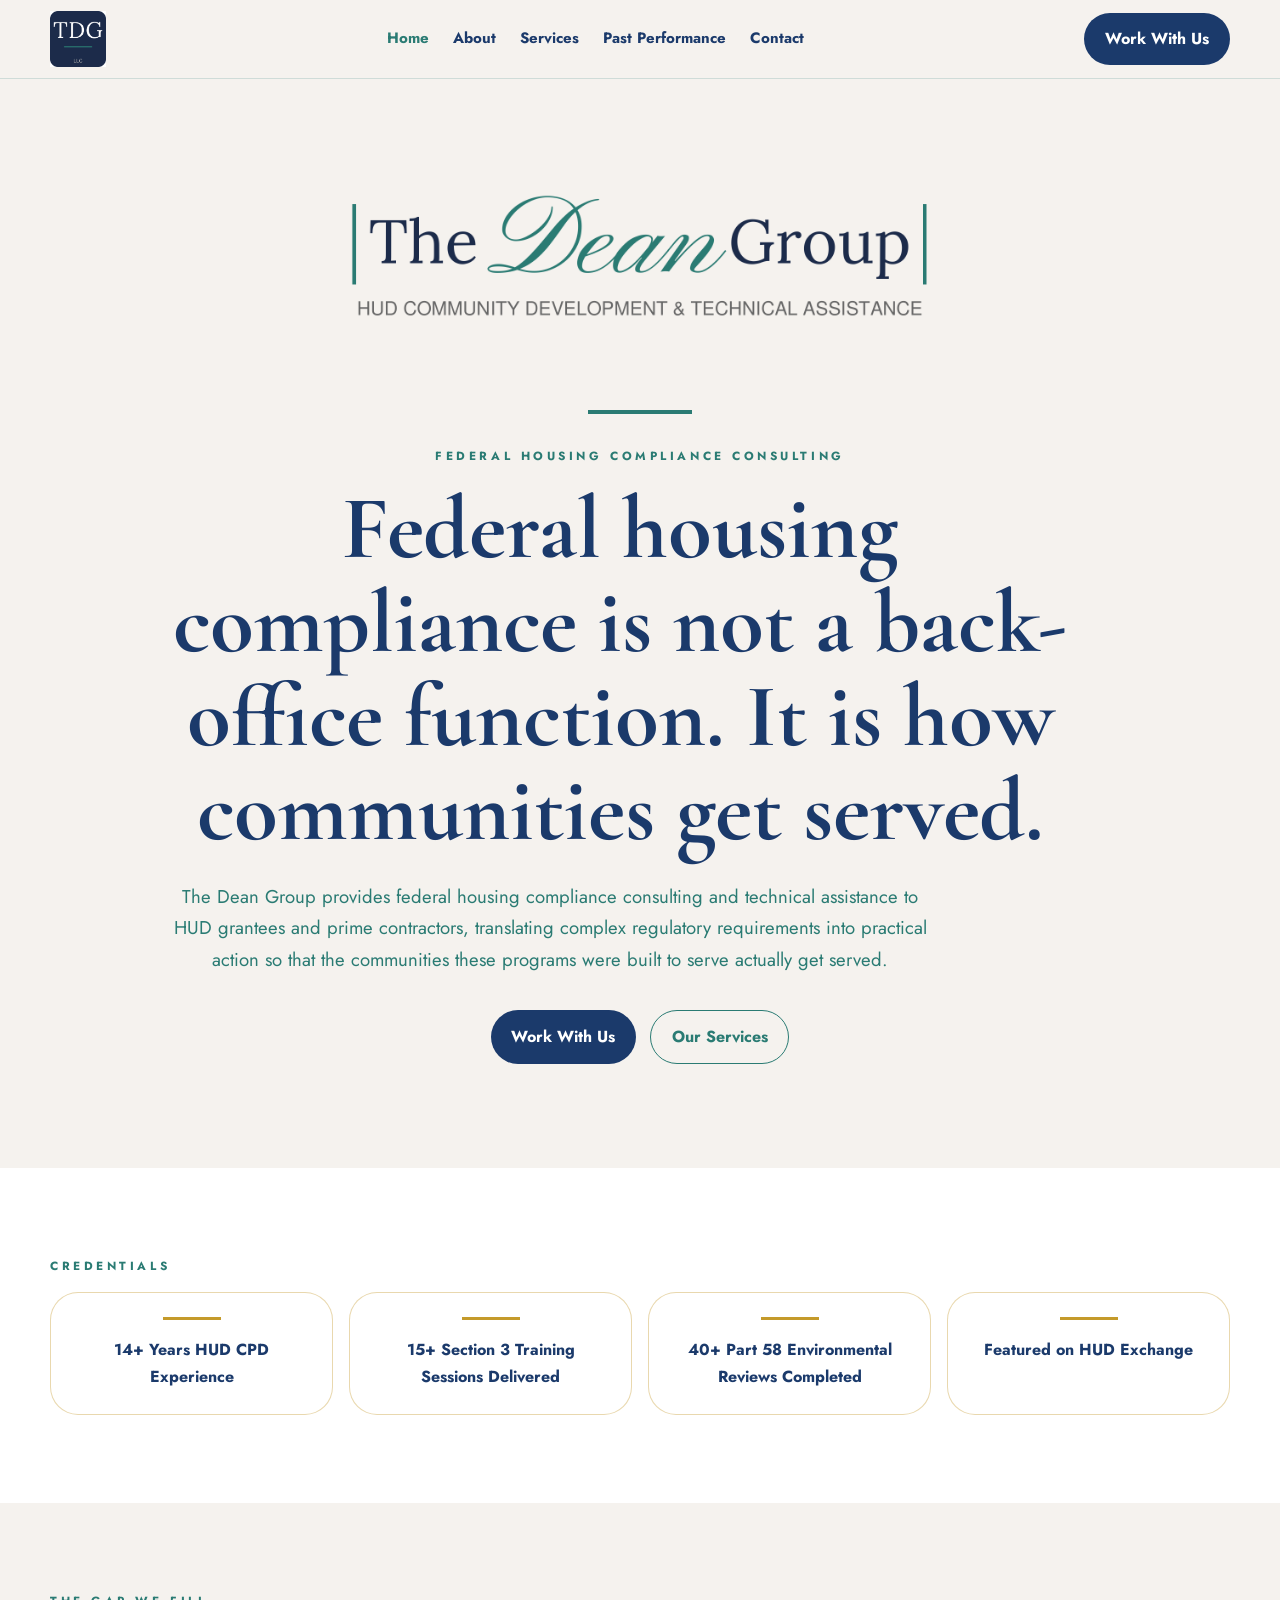
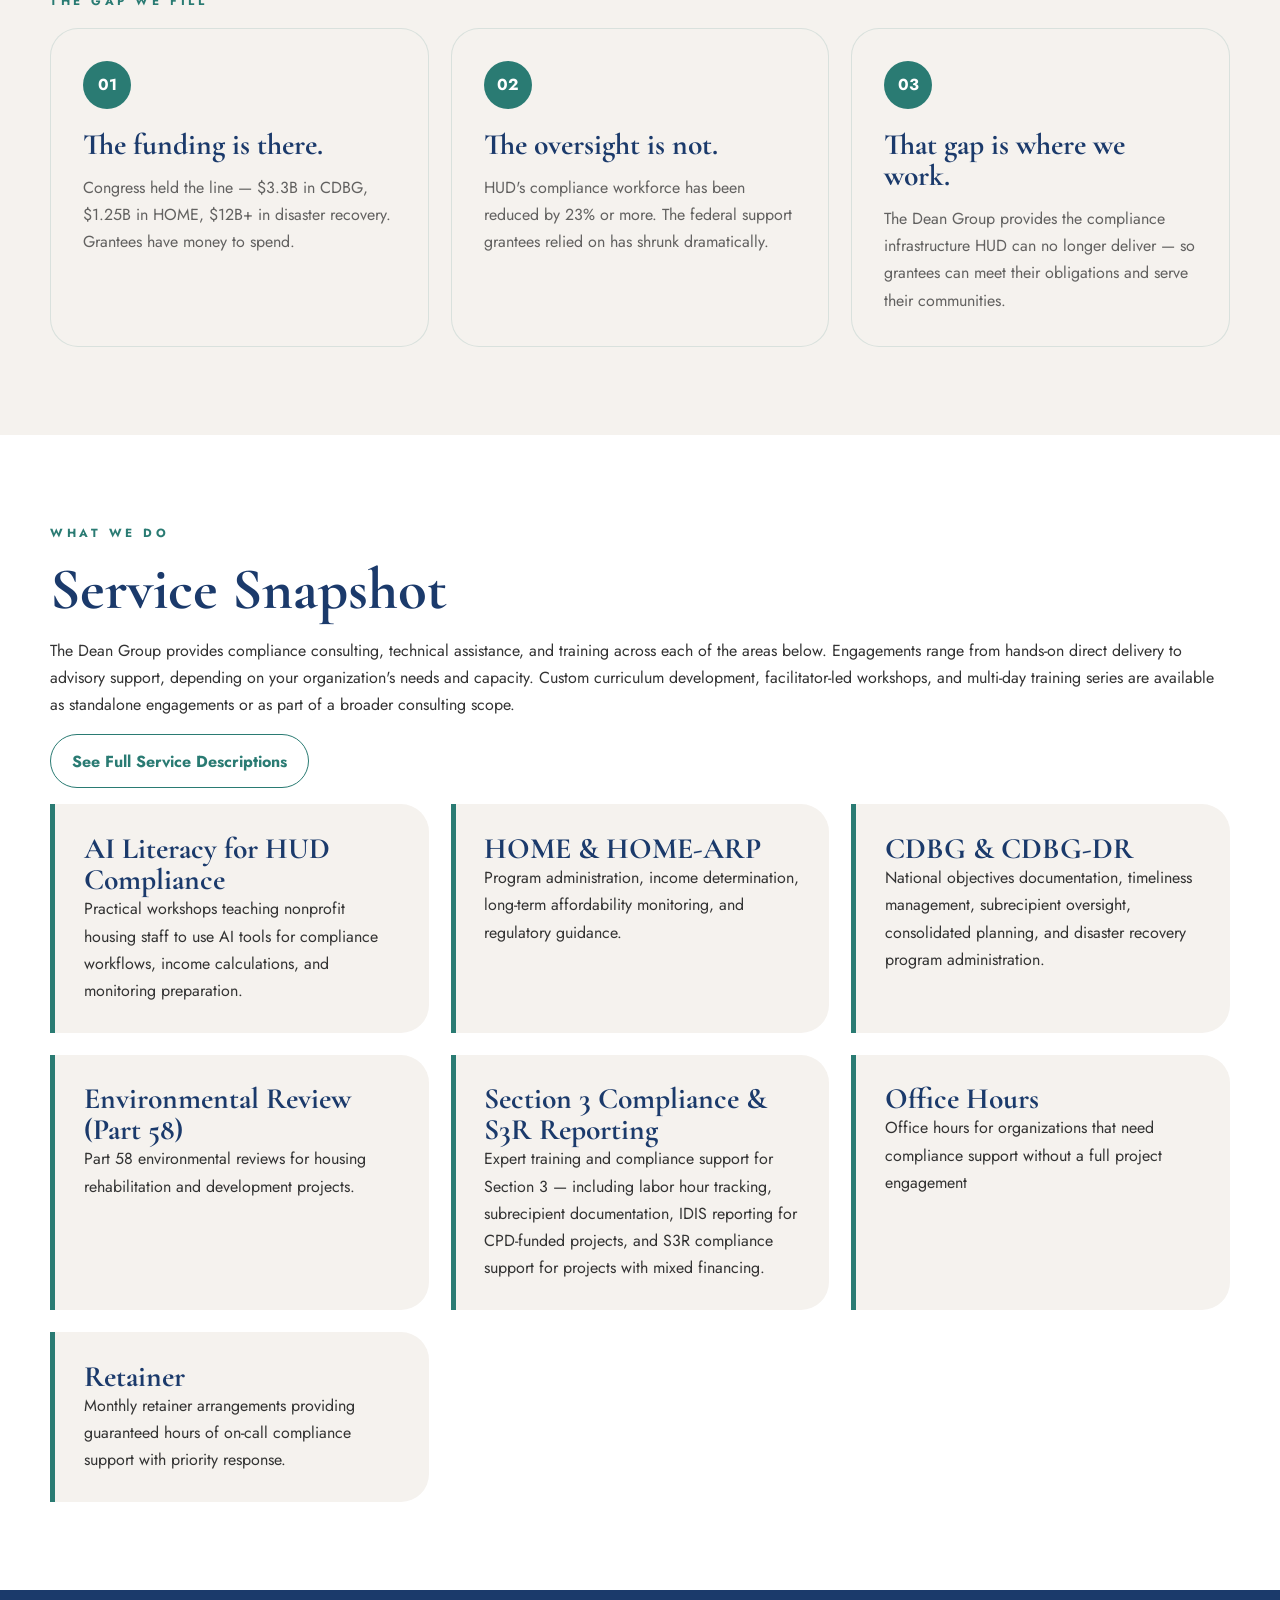
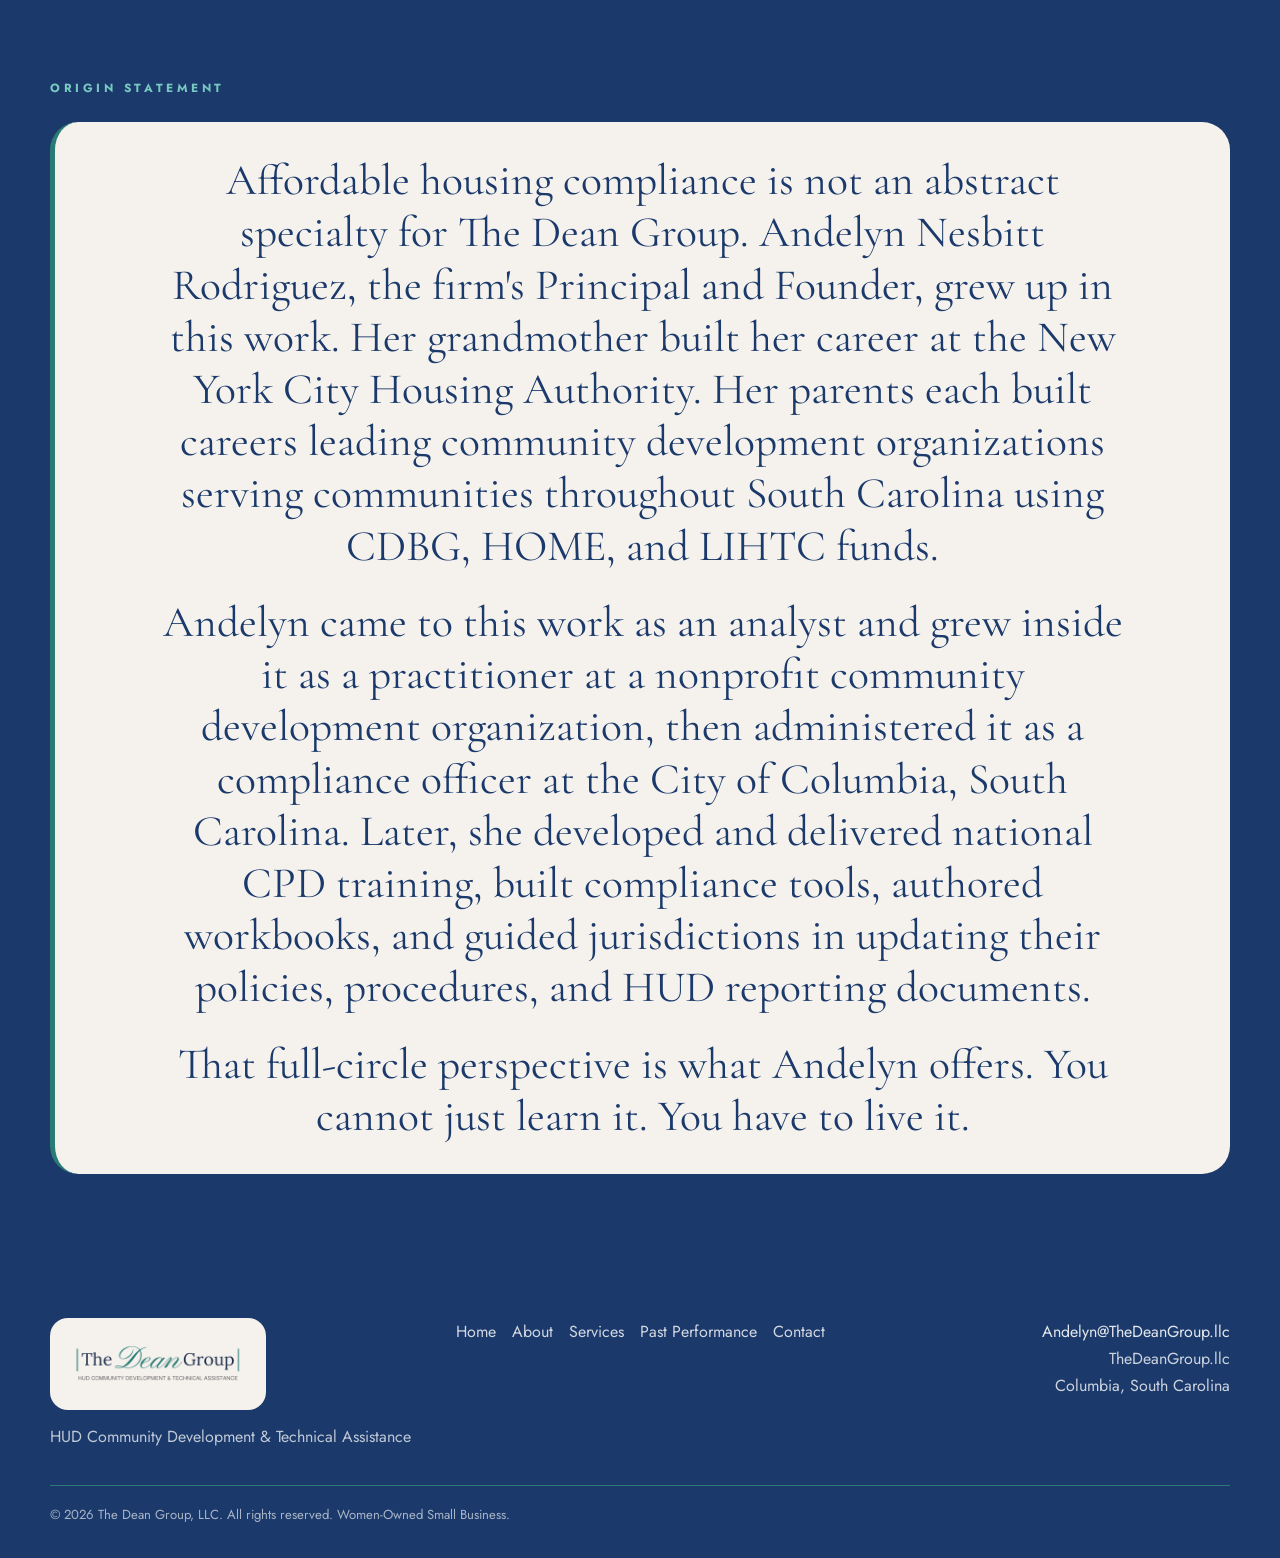
==== index.html @ ffd42e2c "updated website per document" ====
<!DOCTYPE html>
<html lang="en">

<head>
  <meta charset="UTF-8">
  <meta name="viewport" content="width=device-width, initial-scale=1.0">
  <title>The Dean Group | HUD Community Development & Technical Assistance</title>
  <meta name="description"
    content="Federal housing compliance consulting and technical assistance for HUD grantees and prime contractors.">
  <link rel="preconnect" href="https://fonts.googleapis.com">
  <link rel="preconnect" href="https://fonts.gstatic.com" crossorigin>
  <link
    href="https://fonts.googleapis.com/css2?family=Cormorant+Garamond:wght@500;600;700&family=Jost:wght@400;500;600;700&display=swap"
    rel="stylesheet">
  <link rel="stylesheet" href="css/styles.css">
  <style>
    /* Index page logo sizing adjustments */
    .site-header .brand-logo {
      width: min(320px, 52vw);
      max-height: 86px;
      height: auto;
      object-fit: contain;
    }

    .hero-clean .hero-wordmark {
      width: clamp(120px, 16vw, 190px);
      max-width: 190px;
      height: auto;
      margin-bottom: 1.25rem;
    }

    @media (max-width: 700px) {
      .site-header .brand-logo {
        width: min(250px, 62vw);
        max-height: 72px;
      }

      .hero-clean .hero-wordmark {
        width: 130px;
        max-width: 130px;
      }
    }

    .origin-copy-card {
      background: #F5F2EE;
      border-left: 5px solid #2A7B73;
      border-radius: 28px;
      color: #1B3A6B;
      padding: 2rem;
      margin-top: 1.5rem;
    }

    .origin-copy-card .origin-copy {
      color: #1B3A6B;
    }


    .logo-shell {
      display: inline-flex;
      align-items: center;
      justify-content: center;
      background: #F5F2EE;
      border: 1px solid rgba(42, 123, 115, 0.18);
      border-radius: 24px;
      padding: 14px;
      box-shadow: 0 14px 34px rgba(27, 58, 107, 0.10);
    }

    .hero-clean .logo-shell {
      margin-bottom: 1.25rem;
    }

    .footer-logo-shell {
      display: inline-flex;
      align-items: center;
      justify-content: center;
      background: #F5F2EE;
      border-radius: 18px;
      padding: 10px 12px;
      max-width: 280px;
    }

    .footer-logo-shell .footer-logo {
      margin: 0;
      max-width: 100%;
    }

    @media (max-width: 700px) {
      .logo-shell {
        border-radius: 20px;
        padding: 12px;
      }

      .footer-logo-shell {
        max-width: 240px;
      }
    }


    /* Circular shell specifically for the hero TDG badge to hide square PNG corners */
    .hero-clean .logo-shell {
      width: clamp(150px, 18vw, 220px);
      height: clamp(150px, 18vw, 220px);
      border-radius: 50%;
      padding: 18px;
      overflow: hidden;
    }

    .hero-clean .logo-shell .hero-wordmark {
      width: 100%;
      max-width: 100%;
      height: auto;
      margin-bottom: 0;
    }

    @media (max-width: 700px) {
      .hero-clean .logo-shell {
        width: 150px;
        height: 150px;
        padding: 14px;
      }
    }


    /* Adjusted larger hero badge shell: keeps the circle but prevents logo clipping */
    .hero-clean .logo-shell {
      width: clamp(190px, 22vw, 280px);
      height: clamp(190px, 22vw, 280px);
      border-radius: 50%;
      padding: 28px;
      overflow: hidden;
    }

    .hero-clean .logo-shell .hero-wordmark {
      width: 86%;
      max-width: 86%;
      height: auto;
      margin-bottom: 0;
    }

    @media (max-width: 700px) {
      .hero-clean .logo-shell {
        width: 190px;
        height: 190px;
        padding: 24px;
      }

      .hero-clean .logo-shell .hero-wordmark {
        width: 84%;
        max-width: 84%;
      }
    }


    /* Logo swap sizing: TDG badge in header, horizontal wordmark in hero */
    .site-header .brand-badge-logo {
      width: 56px;
      max-width: 56px;
      max-height: 56px;
      height: auto;
      object-fit: contain;
    }

    .hero-wordmark-shell {
      display: inline-flex;
      align-items: center;
      justify-content: center;
      max-width: min(520px, 88vw);
      margin-bottom: 1.5rem;
    }

    .hero-wordmark-shell .hero-wordmark {
      width: 100%;
      max-width: 520px;
      height: auto;
      margin-bottom: 0;
    }

    @media (max-width: 700px) {
      .site-header .brand-badge-logo {
        width: 46px;
        max-width: 46px;
        max-height: 46px;
      }

      .hero-wordmark-shell {
        max-width: min(340px, 86vw);
      }

      .hero-wordmark-shell .hero-wordmark {
        max-width: 340px;
      }
    }


    /* Hero refinement: centered larger wordmark and tighter top spacing */
    .hero.hero-clean {
      padding-top: 3.25rem;
    }

    .hero-content {
      align-items: center;
      text-align: center;
    }

    .hero-wordmark-shell {
      justify-content: center;
      max-width: min(680px, 92vw);
      margin: 0 auto 1.5rem auto;
    }

    .hero-wordmark-shell .hero-wordmark {
      max-width: 680px;
    }

    .hero-actions {
      justify-content: center;
    }

    @media (max-width: 700px) {
      .hero.hero-clean {
        padding-top: 2.2rem;
      }

      .hero-wordmark-shell {
        max-width: min(420px, 92vw);
      }

      .hero-wordmark-shell .hero-wordmark {
        max-width: 420px;
      }
    }


    /* Center the divider below the hero wordmark */
    .hero-rule {
      margin-left: auto;
      margin-right: auto;
    }
  </style>
</head>

<body>
  <header class="site-header">
    <div class="container nav-wrap">
      <a class="brand-link" href="index.html" aria-label="The Dean Group home"><img class="brand-logo brand-badge-logo"
          src="assets/logos/TheDeanGroup_TDG_Badge_MD.png" alt="The Dean Group"></a>
      <nav class="nav-links" aria-label="Primary navigation"><a class="active" href="index.html">Home</a>
        <a class="" href="about.html">About</a>
        <a class="" href="services.html">Services</a>
        <a class="" href="past-performance.html">Past Performance</a>
        <a class="" href="contact.html">Contact</a>
      </nav>
      <a class="nav-cta" href="contact.html">Work With Us</a>
      <button class="mobile-toggle" aria-label="Open navigation" aria-expanded="false">☰</button>
    </div>
    <div class="mobile-menu" id="mobileMenu"><a href="index.html">Home</a>
      <a href="about.html">About</a>
      <a href="services.html">Services</a>
      <a href="past-performance.html">Past Performance</a>
      <a href="contact.html">Contact</a>
    </div>
  </header>

  <main>
    <section class="hero hero-clean">
      <div class="container hero-content">
        <div class="hero-wordmark-shell"><img class="hero-wordmark"
            src="assets/logos/TheDeanGroup_Logo_Horizontal_Pinyon.png" alt="The Dean Group"></div>
        <div class="hero-rule" aria-hidden="true"></div>
        <p class="eyebrow">Federal Housing Compliance Consulting</p>
        <h1>Federal housing compliance is not a back-office function. It is how communities get served.</h1>
        <p class="hero-copy">The Dean Group provides federal housing compliance consulting and technical assistance to
          HUD grantees and prime contractors, translating complex regulatory requirements into practical action so that
          the communities these programs were built to serve actually get served.</p>
        <div class="hero-actions">
          <a class="btn btn-primary" href="contact.html">Work With Us</a>
          <a class="btn btn-secondary" href="services.html">Our Services</a>
        </div>
      </div>
    </section>

    <section class="white-section">
      <div class="container">
        <p class="eyebrow">Credentials</p>
        <div class="credential-grid">
          <div class="credential-card">
            <div class="gold-rule"></div>14+ Years HUD CPD Experience
          </div>
          <div class="credential-card">
            <div class="gold-rule"></div>15+ Section 3 Training Sessions Delivered
          </div>
          <div class="credential-card">
            <div class="gold-rule"></div>40+ Part 58 Environmental Reviews Completed
          </div>
          <div class="credential-card">
            <div class="gold-rule"></div>Featured on HUD Exchange
          </div>
        </div>
      </div>
    </section>

    <section>
      <div class="container">
        <p class="eyebrow">The Gap We Fill</p>
        <div class="grid-3">
          <article class="card">
            <div class="number-badge">01</div>
            <h3>The funding is there.</h3>
            <p>Congress held the line — $3.3B in CDBG, $1.25B in HOME, $12B+ in disaster recovery. Grantees have money
              to spend.</p>
          </article>
          <article class="card">
            <div class="number-badge">02</div>
            <h3>The oversight is not.</h3>
            <p>HUD's compliance workforce has been reduced by 23% or more. The federal support grantees relied on has
              shrunk dramatically.</p>
          </article>
          <article class="card">
            <div class="number-badge">03</div>
            <h3>That gap is where we work.</h3>
            <p>The Dean Group provides the compliance infrastructure HUD can no longer deliver — so grantees can meet
              their obligations and serve their communities.</p>
          </article>
        </div>
      </div>
    </section>
    <section class="white-section">
      <div class="container">
        <div class="intro-row">
          <p class="eyebrow">What We Do</p>
          <h2>Service Snapshot</h2>
          <p style="margin-top:1rem;">The Dean Group provides compliance consulting, technical assistance, and training
            across each of the areas
            below. Engagements range from hands-on direct delivery to advisory support, depending on your organization's
            needs and capacity. Custom curriculum development, facilitator-led workshops, and multi-day training series
            are available as standalone engagements or as part of a broader consulting scope.</p>
          <p style="margin-top:1rem; margin-bottom: 1rem;"><a class="btn btn-secondary" href="services.html">See Full
              Service Descriptions</a>
          </p>
        </div>
        <div></div>
        <div class="grid-3">

          <article class="service-tile">
            <h3>
              <a href="services.html#ai-literacy" class="service-title-link">
                AI Literacy for HUD Compliance
              </a>
            </h3>
            <p>Practical workshops teaching nonprofit housing staff to use AI tools for compliance workflows, income
              calculations, and monitoring preparation.</p>
          </article>

          <article class="service-tile">
            <h3>
              <a href="services.html#home-home-arp" class="service-title-link">
                HOME &amp; HOME-ARP
              </a>
            </h3>
            <p>Program administration, income determination, long-term affordability monitoring, and regulatory
              guidance.</p>
          </article>

          <article class="service-tile">
            <h3>
              <a href="services.html#cdbg" class="service-title-link">
                CDBG &amp; CDBG-DR
              </a>
            </h3>
            <p>National objectives documentation, timeliness management, subrecipient oversight, consolidated planning,
              and disaster recovery program administration.</p>
          </article>

          <article class="service-tile">
            <h3>
              <a href="services.html#environmental-review" class="service-title-link">
                Environmental Review (Part 58)
              </a>
            </h3>
            <p>Part 58 environmental reviews for housing rehabilitation and development projects.</p>
          </article>

          <article class="service-tile">
            <h3>
              <a href="services.html#section-3" class="service-title-link">
                Section 3 Compliance &amp; S3R Reporting
              </a>
            </h3>
            <p>Expert training and compliance support for Section 3 — including labor hour tracking, subrecipient
              documentation, IDIS reporting for CPD-funded projects, and S3R compliance support for projects with mixed
              financing.</p>
          </article>

          <article class="service-tile">
            <h3>
              <a href="services.html#office-hours" class="service-title-link">
                Office Hours
              </a>
            </h3>
            <p>Office hours for organizations that need compliance support without a full project engagement</p>
          </article>

          <article class="service-tile">
            <h3>
              <a href="services.html#retainer" class="service-title-link">
                Retainer
              </a>
            </h3>
            <p>Monthly retainer arrangements providing guaranteed hours of on-call compliance support with priority
              response.</p>
          </article>

        </div>

      </div>
    </section>
    <section class="navy-section">
      <div class="container">
        <p class="eyebrow">Origin Statement</p>
        <div class="origin-copy-card">
          <p class="origin-copy">Affordable housing compliance is not an abstract specialty for The Dean Group. Andelyn
            Nesbitt Rodriguez, the firm's Principal and Founder, grew up in this work. Her grandmother built her career
            at the New York City Housing Authority. Her parents each built careers leading community development
            organizations serving communities throughout South Carolina using CDBG, HOME, and LIHTC funds.</p>
          <p class="origin-copy" style="margin-top:1.5rem">Andelyn came to this work as an analyst and grew inside it as
            a practitioner at a nonprofit community development organization, then administered it as a compliance
            officer at the City of Columbia, South Carolina. Later, she developed and delivered national CPD training,
            built compliance tools, authored workbooks, and guided jurisdictions in updating their policies, procedures,
            and HUD reporting documents.</p>
          <p class="origin-copy" style="margin-top:1.5rem">That full-circle perspective is what Andelyn offers. You
            cannot just learn it. You have to live it.</p>
        </div>
      </div>
    </section>

  </main>
  <footer class="footer">
    <div class="container footer-grid">
      <div>
        <div class="footer-logo-shell"><img class="footer-logo"
            src="assets/logos/TheDeanGroup_Logo_Horizontal_Pinyon.png" alt="The Dean Group"></div>
        <p style="color:rgba(255,255,255,.72);margin-top:.8rem">HUD Community Development & Technical Assistance</p>
      </div>
      <nav class="footer-links" aria-label="Footer navigation">
        <a href="index.html">Home</a><a href="about.html">About</a><a href="services.html">Services</a><a
          href="past-performance.html">Past Performance</a><a href="contact.html">Contact</a>
      </nav>
      <div class="footer-contact">
        <p>
          <a href="mailto:Andelyn@TheDeanGroup.llc" class="footer-email">
            Andelyn@TheDeanGroup.llc
          </a>
        </p>
        <p>TheDeanGroup.llc</p>
        <p>Columbia, South Carolina</p>
      </div>
    </div>
    <div class="container copyright">© 2026 The Dean Group, LLC. All rights reserved. Women-Owned Small Business.</div>
  </footer>
  <script src="js/main.js"></script>
</body>

</html>
---- css/styles.css ----
:root {
  --navy: #1B3A6B;
  --teal: #2A7B73;
  --gold: #C49A2A;
  --cream: #F5F2EE;
  --white: #fff;
  --charcoal: #333;
  --muted: #666;
  --max: 1180px;
  --shadow: 0 18px 50px rgba(27, 58, 107, .08);
  --radius: 28px
}

* {
  box-sizing: border-box;
  margin: 0;
  padding: 0
}

html {
  scroll-behavior: smooth
}

body {
  font-family: Jost, Arial, sans-serif;
  background: var(--cream);
  color: var(--charcoal);
  line-height: 1.7
}

img {
  max-width: 100%;
  display: block
}

a {
  text-decoration: none;
  color: inherit
}

.container {
  width: min(var(--max), calc(100% - 40px));
  margin: auto
}

.serif,
h1,
h2,
h3 {
  font-family: "Cormorant Garamond", Georgia, serif;
  color: var(--navy);
  line-height: 1.05
}

h1 {
  font-size: clamp(3rem, 7vw, 6.4rem)
}

h2 {
  font-size: clamp(2.35rem, 4.6vw, 4.4rem)
}

h3 {
  font-size: 1.85rem
}

.eyebrow {
  color: var(--teal);
  font-size: .74rem;
  font-weight: 700;
  letter-spacing: .3em;
  text-transform: uppercase;
  margin-bottom: 1rem
}

.site-header {
  position: sticky;
  top: 0;
  z-index: 10;
  background: rgba(245, 242, 238, .97);
  backdrop-filter: blur(10px);
  border-bottom: 1px solid rgba(42, 123, 115, .18)
}

.nav-wrap {
  min-height: 78px;
  display: flex;
  align-items: center;
  justify-content: space-between;
  gap: 2rem
}

.brand-link {
  display: flex;
  align-items: center
}

.brand-logo {
  height: 48px;
  width: auto
}

.nav-links {
  display: flex;
  gap: 1.5rem;
  color: var(--navy);
  font-weight: 700;
  font-size: .94rem
}

.nav-links a:hover,
.nav-links a.active {
  color: var(--teal)
}

.btn,
.nav-cta {
  display: inline-flex;
  align-items: center;
  justify-content: center;
  border-radius: 999px;
  padding: .78rem 1.3rem;
  font-weight: 700;
  border: 0;
  cursor: pointer;
  transition: .2s
}

.btn-primary,
.nav-cta {
  background: var(--navy);
  color: var(--white)
}

.btn-primary:hover,
.nav-cta:hover {
  background: #10294f;
  transform: translateY(-1px)
}

.btn-secondary {
  border: 1px solid var(--teal);
  color: var(--teal);
  background: transparent
}

.btn-secondary:hover {
  background: var(--teal);
  color: var(--white)
}

.mobile-toggle {
  display: none;
  border: 1px solid rgba(27, 58, 107, .2);
  background: transparent;
  border-radius: 999px;
  width: 44px;
  height: 44px;
  font-size: 1.5rem;
  color: var(--navy)
}

.mobile-menu {
  display: none;
  padding: 0 20px 20px
}

.mobile-menu a {
  display: block;
  background: var(--white);
  border-radius: 14px;
  padding: .9rem 1rem;
  margin-top: .55rem;
  color: var(--navy);
  font-weight: 700
}

section {
  padding: 5.5rem 0
}

.hero {
  padding: 6.4rem 0
}

.hero-grid,
.split-grid {
  display: grid;
  grid-template-columns: 1.05fr .95fr;
  gap: 4rem;
  align-items: center
}

.hero-copy,
.lead {
  font-size: 1.16rem;
  color: rgba(51, 51, 51, .76);
  max-width: 780px
}

.hero-copy {
  color: var(--teal);
  margin-top: 1.4rem
}

.hero-actions {
  display: flex;
  gap: .85rem;
  flex-wrap: wrap;
  margin-top: 2rem
}

.white-section {
  background: var(--white)
}

.cream-section {
  background: var(--cream)
}

.navy-section {
  background: var(--navy);
  color: var(--white)
}

.navy-section h2,
.navy-section h3 {
  color: var(--white)
}

.navy-section .eyebrow {
  color: #78c9c1
}

.page-hero {
  padding: 5.3rem 0
}

.page-hero .lead {
  margin-top: 1rem
}

.grid-3 {
  display: grid;
  grid-template-columns: repeat(3, 1fr);
  gap: 1.35rem
}

.grid-2 {
  display: grid;
  grid-template-columns: repeat(2, 1fr);
  gap: 1.35rem
}

.card {
  background: var(--cream);
  border: 1px solid rgba(42, 123, 115, .14);
  border-radius: var(--radius);
  padding: 2rem
}

.white-card {
  background: var(--white);
  box-shadow: var(--shadow);
  border: 1px solid rgba(27, 58, 107, .09)
}

.card p,
.service-block p,
.performance-card p {
  margin-top: .9rem;
  color: rgba(51, 51, 51, .76)
}

.number-badge {
  width: 48px;
  height: 48px;
  border-radius: 50%;
  display: grid;
  place-items: center;
  background: var(--teal);
  color: white;
  font-weight: 700;
  margin-bottom: 1.25rem
}

.brand-panel {
  background: var(--white);
  border-radius: 34px;
  padding: 2.5rem;
  box-shadow: var(--shadow);
  border: 1px solid rgba(27, 58, 107, .09)
}

.brand-panel img {
  max-height: 230px;
  margin: auto
}

.service-tile,
.service-block {
  background: var(--cream);
  border-left: 5px solid var(--teal);
  border-radius: 0 var(--radius) var(--radius) 0;
  padding: 1.8rem
}

.service-block {
  margin-top: 1.2rem
}

.origin-copy {
  font-family: "Cormorant Garamond", Georgia, serif;
  font-size: clamp(1.75rem, 3.4vw, 3rem);
  max-width: 980px;
  margin: auto;
  text-align: center;
  line-height: 1.2
}

.credential-grid {
  display: grid;
  grid-template-columns: repeat(4, 1fr);
  gap: 1rem
}

.credential-card {
  background: var(--white);
  border: 1px solid rgba(196, 154, 42, .38);
  border-radius: var(--radius);
  padding: 1.5rem;
  text-align: center;
  color: var(--navy);
  font-weight: 700
}

.gold-rule {
  height: 3px;
  width: 58px;
  background: var(--gold);
  margin: 0 auto 1rem
}

.badge {
  display: inline-flex;
  margin-top: 1.1rem;
  border-radius: 999px;
  background: rgba(196, 154, 42, .17);
  color: #80620d;
  padding: .5rem .8rem;
  font-size: .72rem;
  font-weight: 800;
  letter-spacing: .12em;
  text-transform: uppercase
}

.role {
  color: var(--teal);
  font-style: italic;
  margin-top: .25rem
}

.advisory-card,
.performance-card {
  background: var(--cream);
  border: 1px solid rgba(27, 58, 107, .11);
  border-radius: var(--radius);
  padding: 1.8rem
}

.expertise-list {
  display: flex;
  flex-wrap: wrap;
  gap: .65rem;
  margin-top: 1.2rem
}

.pill {
  border: 1px solid rgba(42, 123, 115, .25);
  border-radius: 999px;
  padding: .5rem .8rem;
  color: var(--navy);
  background: var(--white);
  font-weight: 700;
  font-size: .88rem
}

.step {
  background: var(--white);
  border-radius: var(--radius);
  padding: 1.7rem;
  border: 1px solid rgba(42, 123, 115, .16)
}

.price-note {
  margin-top: 1rem;
  padding: 1rem;
  border-left: 4px solid var(--gold);
  background: rgba(196, 154, 42, .11);
  border-radius: 0 14px 14px 0
}

.contact-option {
  background: var(--white);
  border: 1px solid rgba(42, 123, 115, .14);
  border-radius: var(--radius);
  padding: 1.55rem
}

.form-grid {
  display: grid;
  grid-template-columns: 1fr 1fr;
  gap: 1rem
}

form {
  background: var(--white);
  padding: 2rem;
  border-radius: 34px;
  box-shadow: var(--shadow);
  border: 1px solid rgba(27, 58, 107, .1)
}

label {
  font-weight: 700;
  color: var(--navy);
  font-size: .92rem
}

input,
select,
textarea {
  width: 100%;
  margin-top: .45rem;
  border: 1px solid rgba(27, 58, 107, .15);
  background: var(--cream);
  border-radius: 16px;
  padding: .9rem 1rem;
  font: inherit;
  color: var(--charcoal)
}

input:focus,
select:focus,
textarea:focus {
  outline: none;
  border-color: var(--teal)
}

.full-field {
  display: block;
  margin-top: 1rem
}

.form-note {
  text-align: center;
  color: rgba(51, 51, 51, .66);
  font-size: .92rem;
  margin-top: 1rem
}

.footer {
  background: var(--navy);
  color: white;
  padding: 3.5rem 0 2rem
}

.footer-grid {
  display: grid;
  grid-template-columns: 1fr 1fr 1fr;
  gap: 2rem;
  align-items: start
}

.footer-logo {
  max-height: 72px;
  width: auto
}

.footer-badge {
  max-height: 60px;
  width: auto;
  margin-top: 1rem
}

.footer-links {
  display: flex;
  flex-wrap: wrap;
  gap: 1rem;
  justify-content: center;
  color: rgba(255, 255, 255, .8)
}

.footer-contact {
  text-align: right;
  color: rgba(255, 255, 255, .78)
}

.copyright {
  border-top: 1px solid var(--teal);
  margin-top: 2.2rem;
  padding-top: 1.1rem;
  color: rgba(255, 255, 255, .62);
  font-size: .82rem
}

.asset-note {
  font-size: .84rem;
  color: var(--muted);
  margin-top: .7rem
}

.origin-story p+p {
  margin-top: 1.6rem
}

.plain-list {
  list-style: disc;
  padding-left: 1.25rem
}

.plain-list li {
  display: list-item;
  margin-top: .75rem;
  padding-left: .25rem
}

.advisor-media {
  display: flex;
  align-items: center;
  gap: 1rem;
  margin-bottom: 1.3rem
}

.advisor-photo-placeholder {
  width: 92px;
  height: 92px;
  flex: 0 0 92px;
  border-radius: 22px;
  background: linear-gradient(135deg, rgba(27, 58, 107, .08), rgba(42, 123, 115, .12));
  border: 1px solid rgba(42, 123, 115, .28);
  display: grid;
  place-items: center
}

.advisor-photo-placeholder span {
  font-family: "Cormorant Garamond", Georgia, serif;
  font-size: 2rem;
  font-weight: 700;
  color: var(--navy)
}

@media(max-width:540px) {
  .advisor-media {
    align-items: flex-start
  }

  .advisor-photo-placeholder {
    width: 74px;
    height: 74px;
    flex-basis: 74px;
    border-radius: 18px
  }

  .advisor-photo-placeholder span {
    font-size: 1.55rem
  }
}

@media(max-width:900px) {

  .nav-links,
  .nav-cta {
    display: none
  }

  .mobile-toggle {
    display: grid;
    place-items: center
  }

  .mobile-menu.open {
    display: block
  }

  .hero-grid,
  .split-grid,
  .grid-3,
  .grid-2,
  .credential-grid,
  .footer-grid {
    grid-template-columns: 1fr
  }

  .footer-links {
    justify-content: flex-start
  }

  .footer-contact {
    text-align: left
  }

  .form-grid {
    grid-template-columns: 1fr
  }

  section,
  .hero,
  .page-hero {
    padding: 4rem 0
  }

  .brand-logo {
    height: 42px
  }
}

@media(max-width:540px) {
  .container {
    width: min(100% - 28px, var(--max))
  }

  h1 {
    font-size: 3.1rem
  }

  .brand-logo {
    height: 36px
  }

  .hero-actions {
    flex-direction: column
  }

  .btn {
    width: 100%
  }

  .card,
  .service-tile,
  .service-block,
  form {
    padding: 1.35rem
  }
}


/* Home hero rewrite: spec-faithful vertical flow. The wordmark is imported as a PNG, not recreated in text, and is no longer placed in a separate side card. */
.hero-clean {
  padding: 5.75rem 0 6.5rem;
}

.hero-content {
  max-width: 940px;
}

.hero-wordmark {
  width: min(340px, 72vw);
  height: auto;
  margin-bottom: 2rem;
}

.hero-rule {
  width: 104px;
  height: 4px;
  background: var(--teal);
  margin-bottom: 2rem;
}

.hero-clean h1 {
  max-width: 900px;
}

.hero-clean .hero-copy {
  max-width: 760px;
}

.hero-clean .hero-actions {
  margin-top: 2.15rem;
}

.origin-story p+p {
  margin-top: 1.6rem
}

.plain-list {
  list-style: disc;
  padding-left: 1.25rem
}

.plain-list li {
  display: list-item;
  margin-top: .75rem;
  padding-left: .25rem
}

.advisor-media {
  display: flex;
  align-items: center;
  gap: 1rem;
  margin-bottom: 1.3rem
}

.advisor-photo-placeholder {
  width: 92px;
  height: 92px;
  flex: 0 0 92px;
  border-radius: 22px;
  background: linear-gradient(135deg, rgba(27, 58, 107, .08), rgba(42, 123, 115, .12));
  border: 1px solid rgba(42, 123, 115, .28);
  display: grid;
  place-items: center
}

.advisor-photo-placeholder span {
  font-family: "Cormorant Garamond", Georgia, serif;
  font-size: 2rem;
  font-weight: 700;
  color: var(--navy)
}

@media(max-width:540px) {
  .advisor-media {
    align-items: flex-start
  }

  .advisor-photo-placeholder {
    width: 74px;
    height: 74px;
    flex-basis: 74px;
    border-radius: 18px
  }

  .advisor-photo-placeholder span {
    font-size: 1.55rem
  }
}

@media(max-width:900px) {
  .hero-clean {
    padding: 4.6rem 0 5rem;
  }

  .hero-wordmark {
    width: min(300px, 76vw);
  }
}

@media(max-width:540px) {
  .hero-clean {
    padding: 3.8rem 0 4.4rem;
  }

  .hero-wordmark {
    width: min(255px, 80vw);
    margin-bottom: 1.5rem;
  }

  .hero-rule {
    margin-bottom: 1.5rem;
  }
}


.prime-section {
  background: #F5F2EE;
  padding: 5rem 0 4rem;
}

.prime-card {
  background: #1B3A6B;
  border-radius: 32px;
  padding: 3rem;
  max-width: 1000px;
  margin: 0 auto;
}

.prime-card h2 {
  color: #fff;
  margin-bottom: 1rem;
}

.prime-copy {
  color: rgba(255, 255, 255, .86);
  font-size: 1.15rem;
  line-height: 1.7;
  max-width: 760px;
}

.prime-meta {
  display: flex;
  flex-wrap: wrap;
  gap: .75rem;
  margin-top: 1.5rem;
}

.prime-meta span {
  border: 1px solid rgba(255, 255, 255, .22);
  border-radius: 999px;
  color: #fff;
  font-size: .85rem;
  font-weight: 700;
  padding: .55rem .85rem;
}

@media(max-width:768px) {
  .prime-card {
    padding: 2rem;
    border-radius: 24px;
  }

  .prime-copy {
    font-size: 1rem;
  }
}


.prime-card .origin-copy {
  color: rgba(255, 255, 255, .92);
}

.prime-card .eyebrow {
  color: #8DD9D1;
}


/* Shared header/footer logo updates from index */
.site-header .brand-badge-logo {
  width: 56px;
  max-width: 56px;
  max-height: 56px;
  height: auto;
  object-fit: contain;
}

.footer-logo-shell {
  display: inline-flex;
  align-items: center;
  justify-content: center;
  background: #F5F2EE;
  border-radius: 18px;
  padding: 10px 12px;
  max-width: 280px;
}

.footer-logo-shell .footer-logo {
  margin: 0;
  max-width: 100%;
}

@media (max-width: 700px) {
  .site-header .brand-badge-logo {
    width: 46px;
    max-width: 46px;
    max-height: 46px;
  }

  .footer-logo-shell {
    max-width: 240px;
  }
}

.inline-link {
  color: #2A7B73;
  font-weight: 600;
  text-decoration: underline;
  text-underline-offset: 3px;
  transition: opacity 0.2s ease;
}

.inline-link:hover {
  opacity: 0.75;
}

.inline-link:focus {
  outline: 2px solid #C49A2A;
  outline-offset: 2px;
}

.advisor-photo {
  width: clamp(260px, 30vw, 340px);
  height: clamp(260px, 30vw, 340px);

  overflow: hidden;
  border-radius: 24px;

  padding: 6px;

  background: #F5F2EE;
  border-left: 4px solid #2A7B73;

  flex-shrink: 0;
}

.advisor-photo img {
  width: 100%;
  height: 100%;

  object-fit: cover;
  object-position: center;

  display: block;
  border-radius: 18px;
}

.footer-email {
  color: rgba(255, 255, 255, 0.88);
  text-decoration: none;
  transition: color 0.2s ease;
}

.footer-email:hover {
  color: #F5F2EE;
  text-decoration: underline;
  text-underline-offset: 3px;
}

.footer-email:focus {
  outline: 2px solid #C49A2A;
  outline-offset: 2px;
  border-radius: 4px;
}

.performance-list {
  margin: 1rem 0 1.5rem;
  padding-left: 1.25rem;
}

.performance-list li {
  margin-bottom: 0.6rem;
  line-height: 1.6;
}

.service-title-link {
  color: inherit;
  text-decoration: none;
  display: inline;
  transition: color 0.2s ease;
}

.service-title-link:hover {
  color: inherit;
  text-decoration: none;
  cursor: pointer;
}

.service-title-link:focus {
  outline: 2px solid #C49A2A;
  outline-offset: 3px;
  border-radius: 4px;
}

.service-block {
  scroll-margin-top: 100px;
}
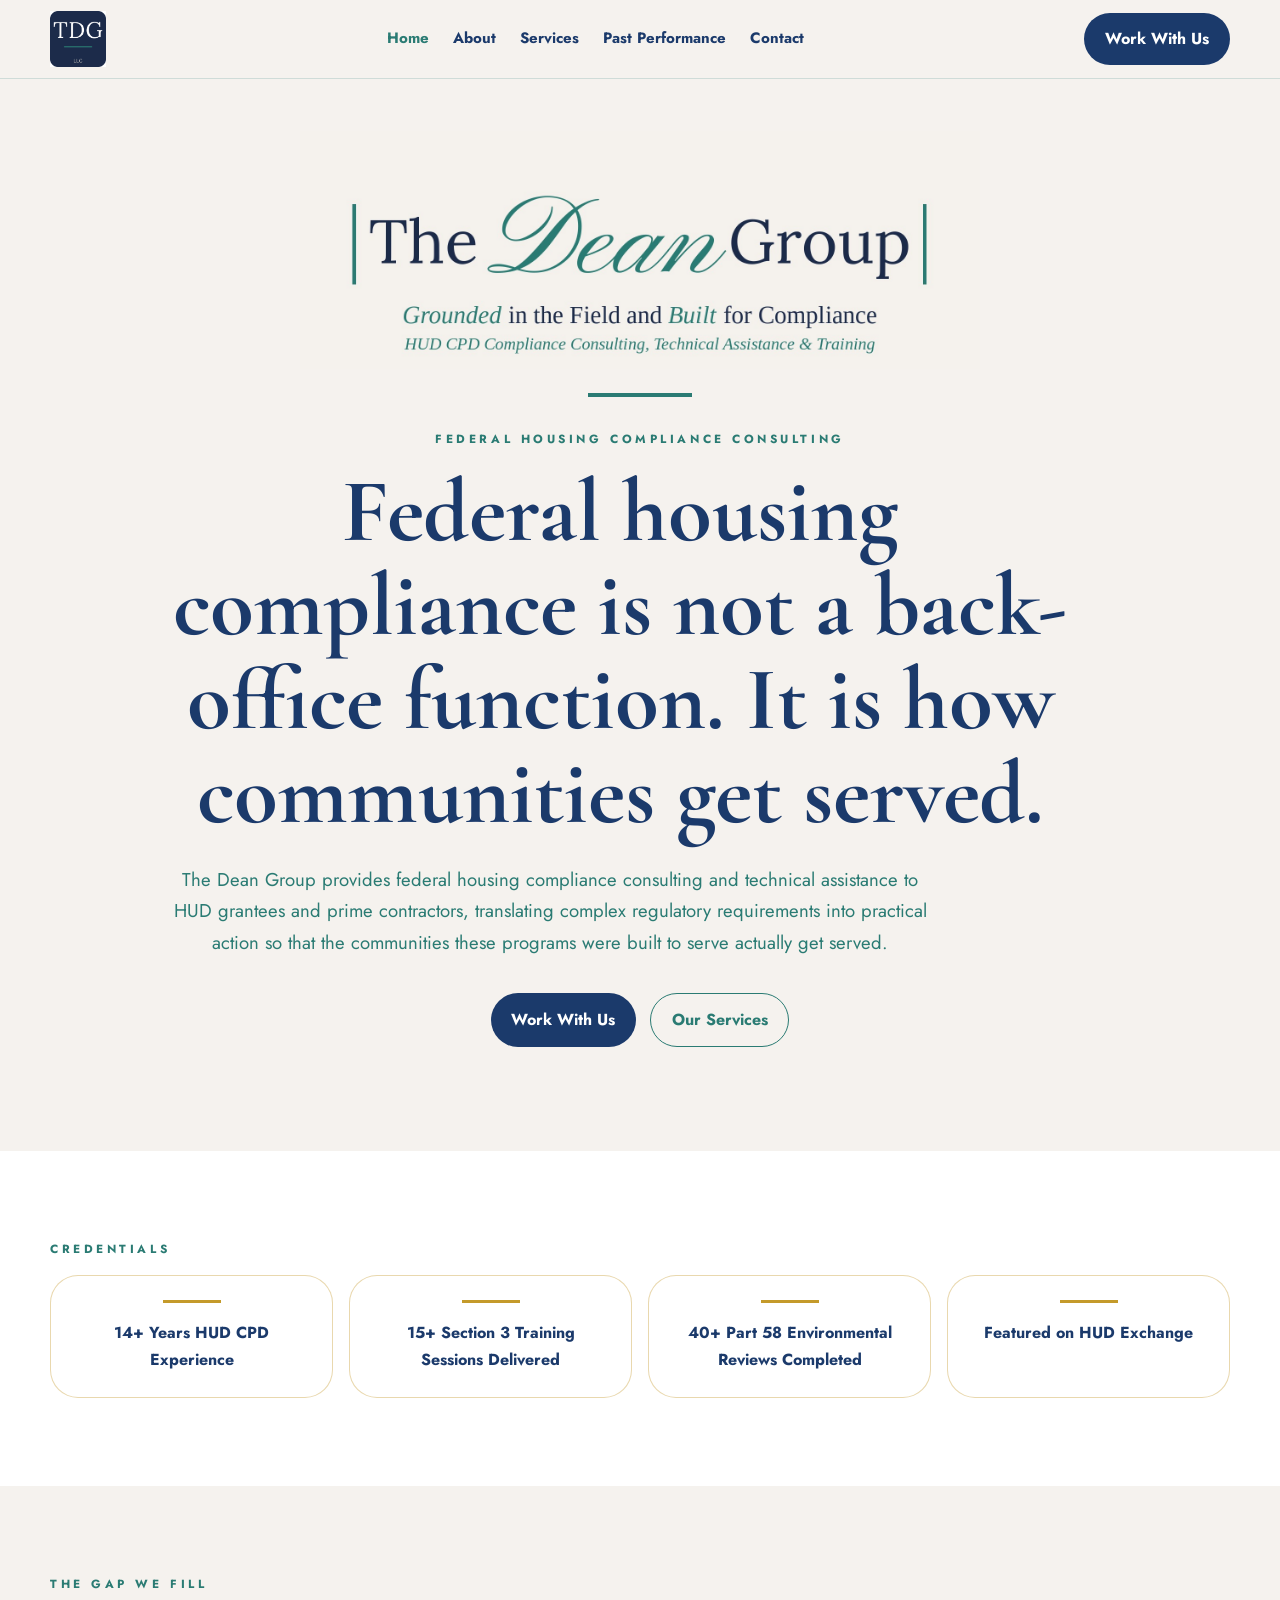
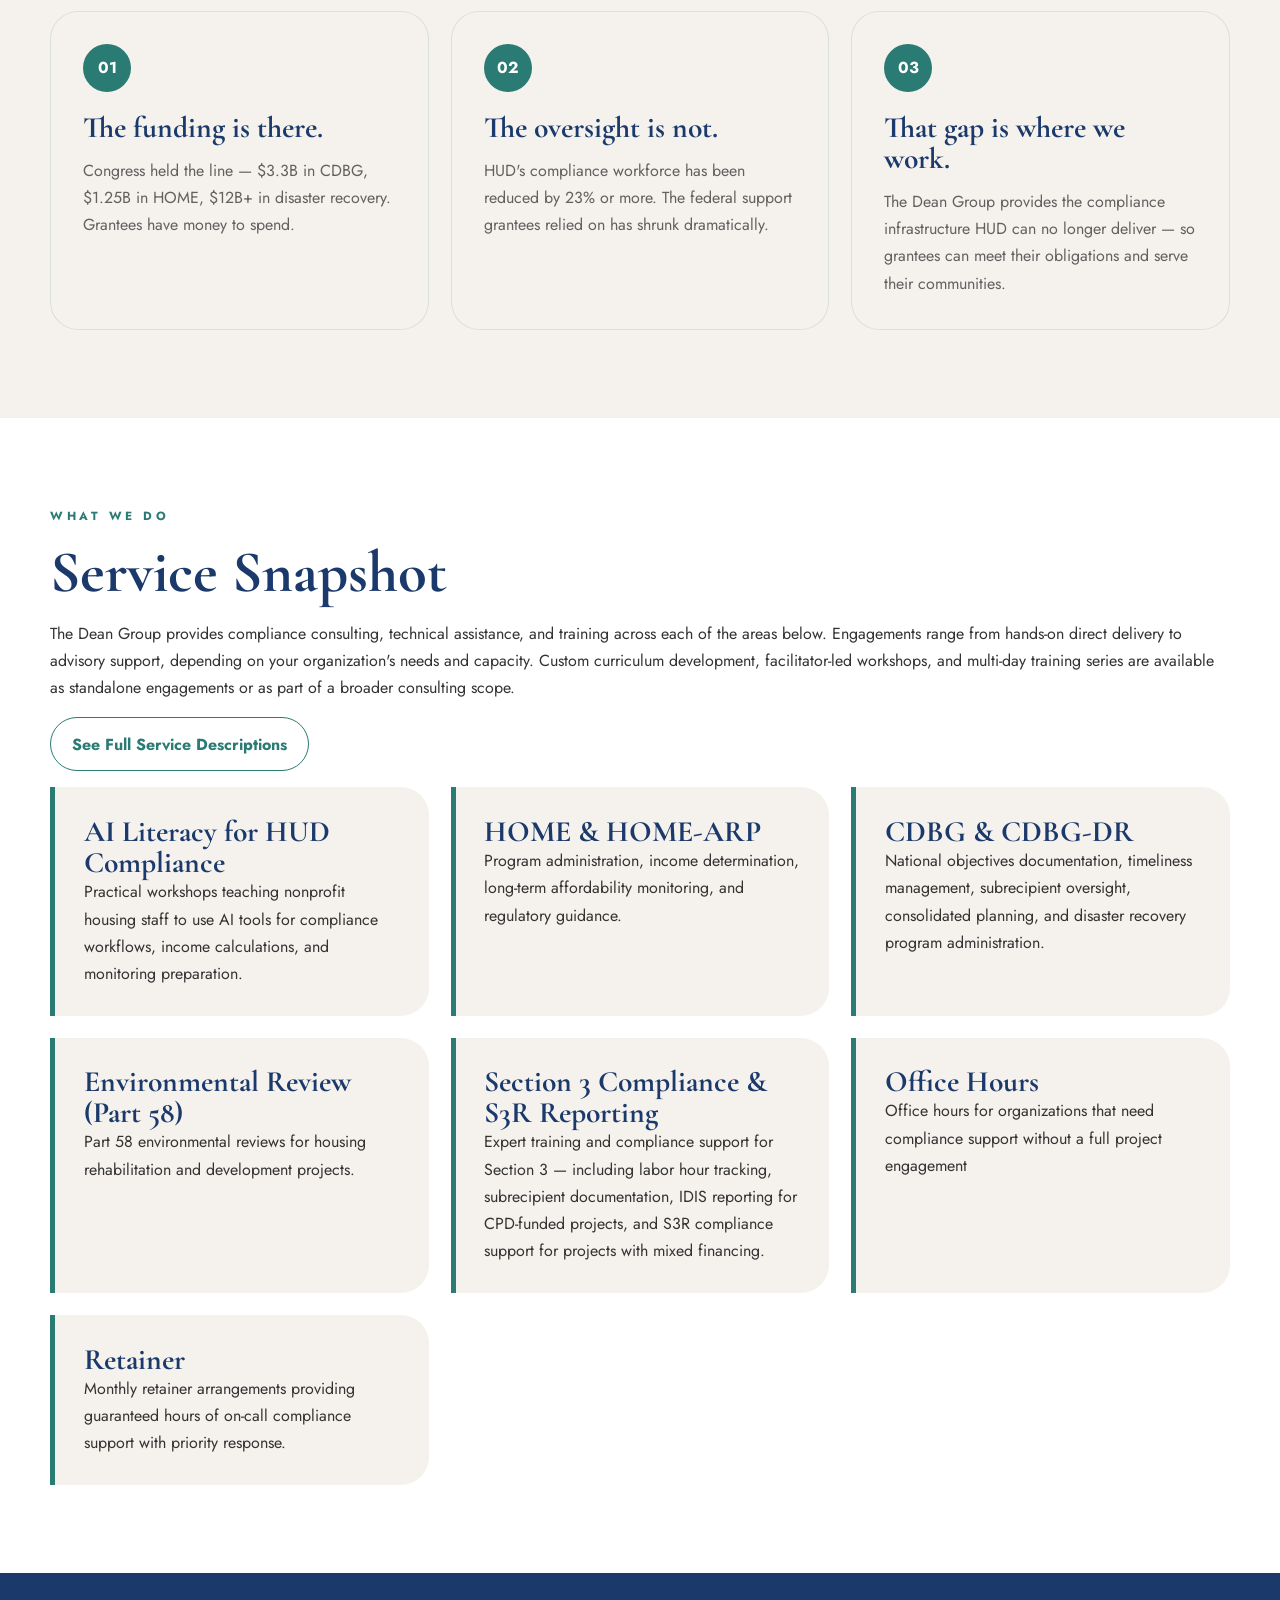
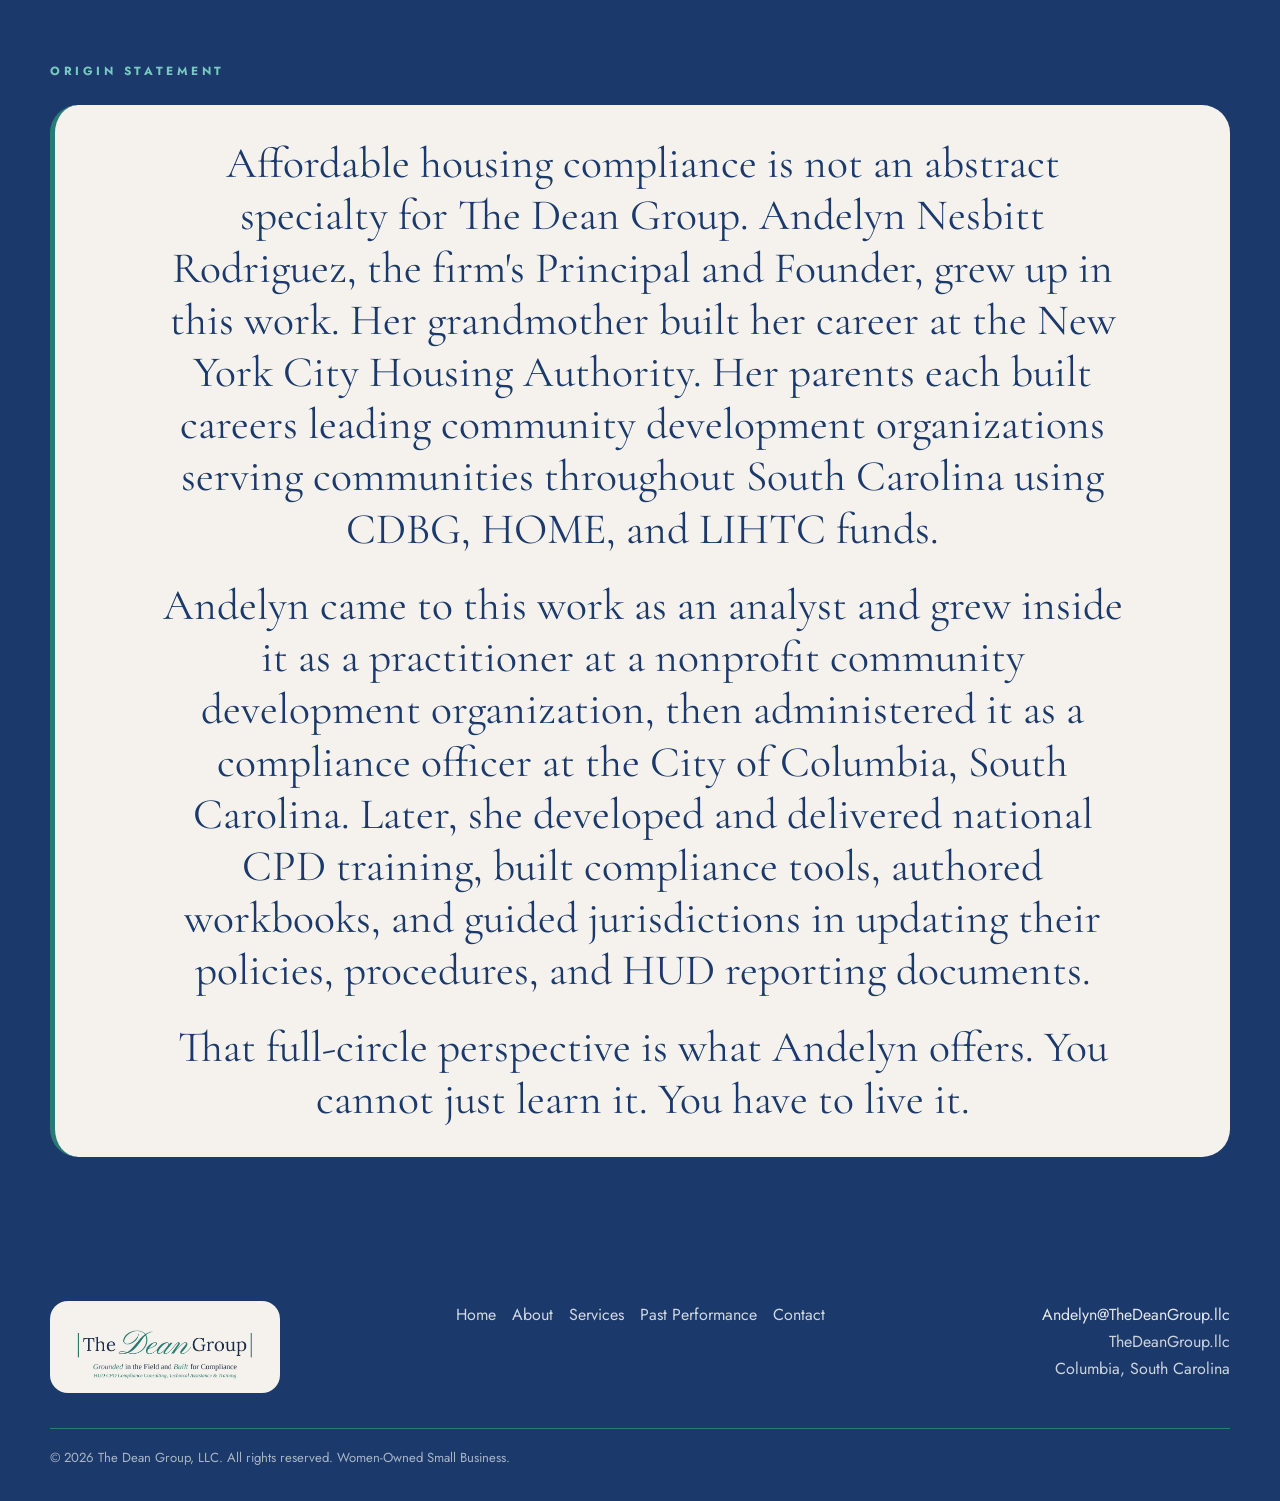
==== commit a4454389: "added new logo" ====
--- a/index.html
+++ b/index.html
@@ -440,7 +440,6 @@
       <div>
         <div class="footer-logo-shell"><img class="footer-logo"
             src="assets/logos/TheDeanGroup_Logo_Horizontal_Pinyon.png" alt="The Dean Group"></div>
-        <p style="color:rgba(255,255,255,.72);margin-top:.8rem">HUD Community Development & Technical Assistance</p>
       </div>
       <nav class="footer-links" aria-label="Footer navigation">
         <a href="index.html">Home</a><a href="about.html">About</a><a href="services.html">Services</a><a
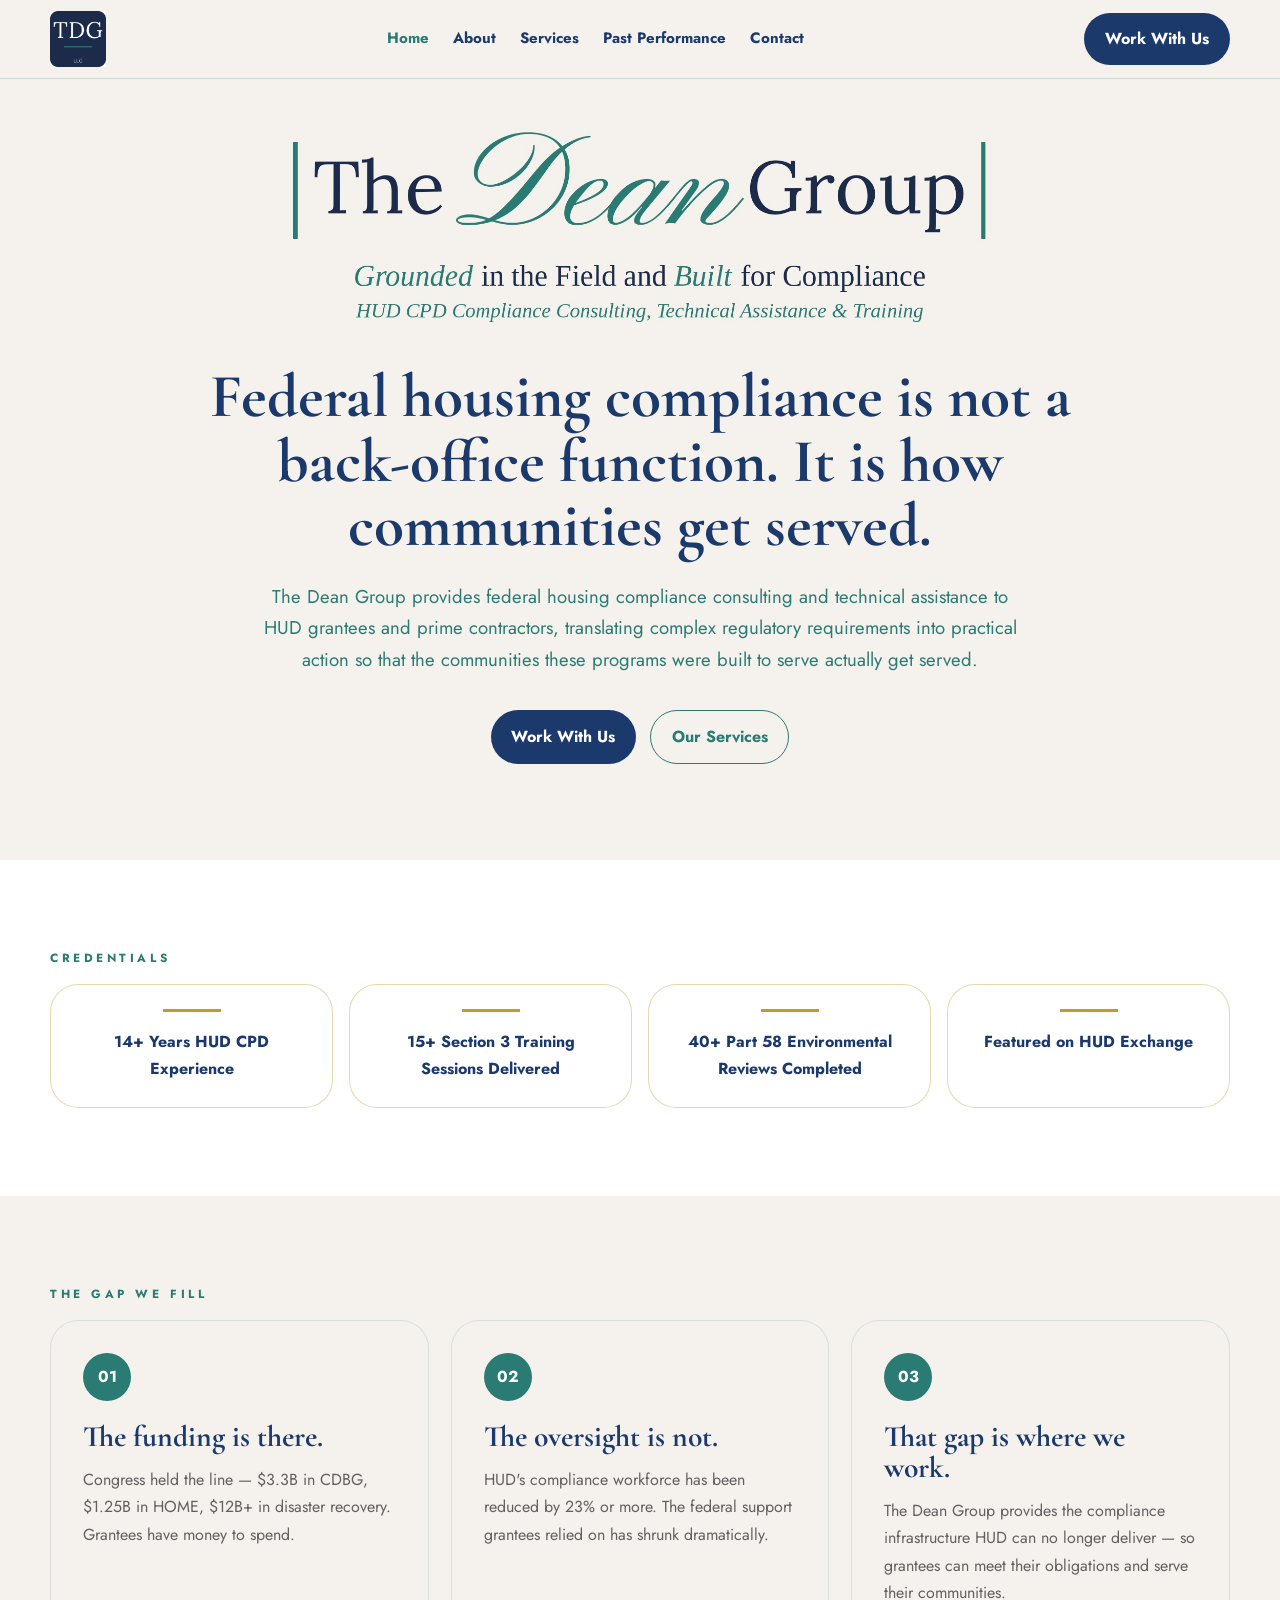
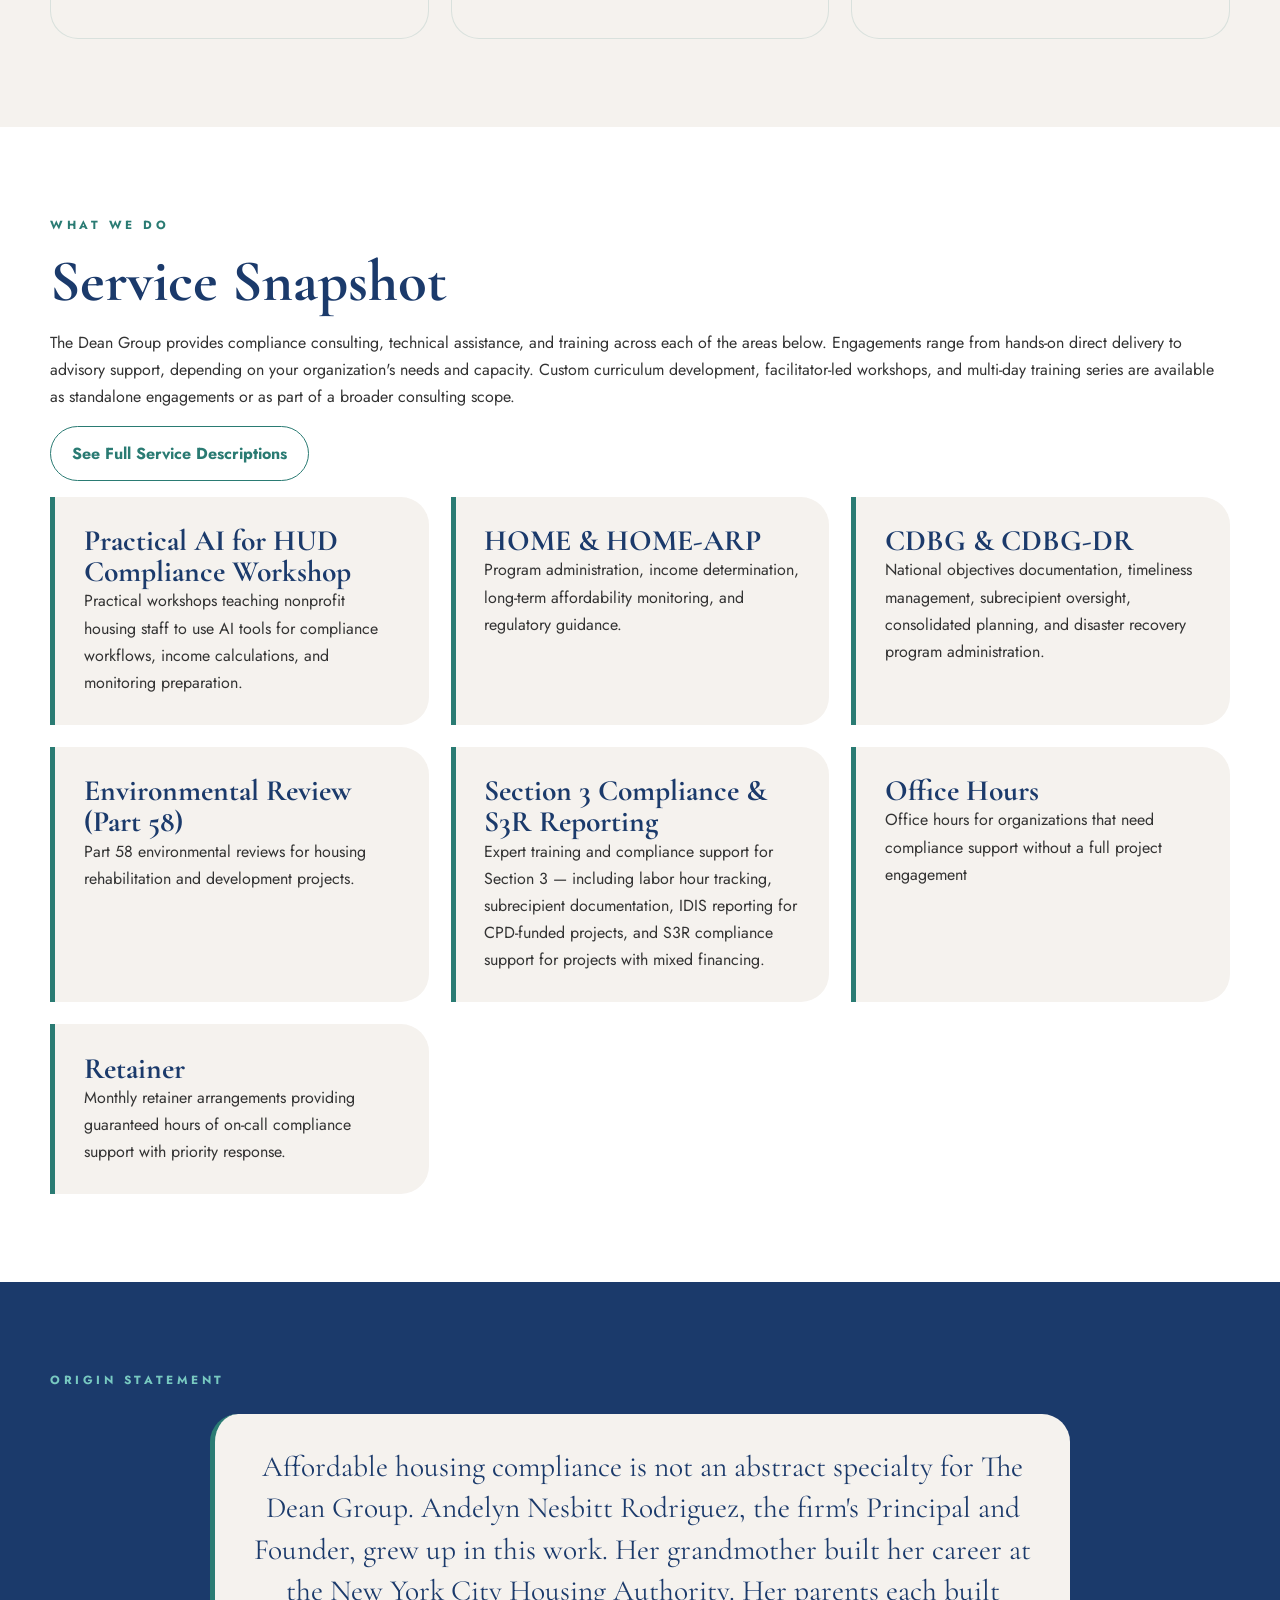
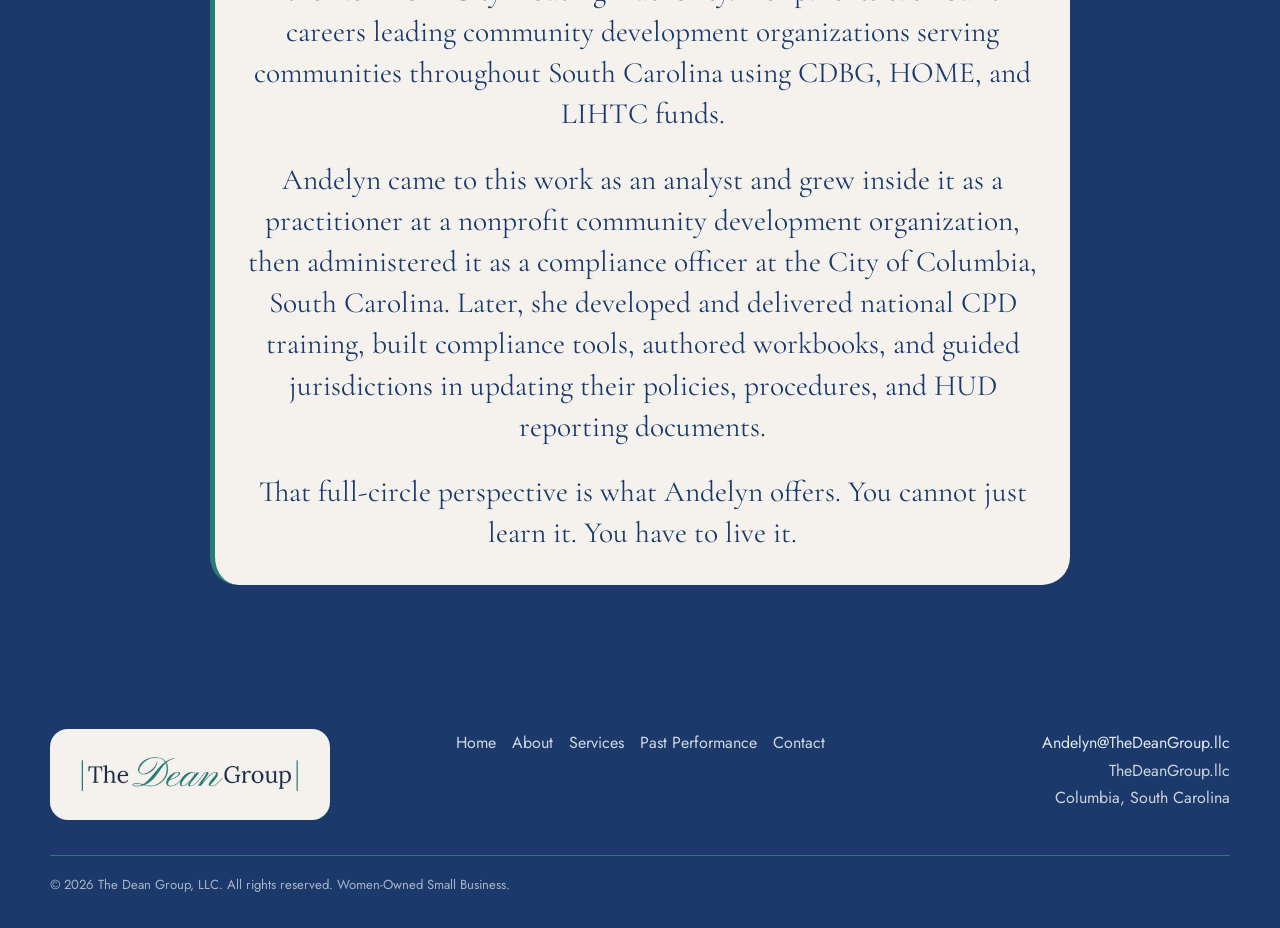
==== commit 61bc98bc: "updated site" ====
--- a/index.html
+++ b/index.html
@@ -14,31 +14,45 @@
     rel="stylesheet">
   <link rel="stylesheet" href="css/styles.css">
   <style>
-    /* Index page logo sizing adjustments */
-    .site-header .brand-logo {
-      width: min(320px, 52vw);
-      max-height: 86px;
+    .site-header .brand-badge-logo {
+      width: 56px;
+      max-width: 56px;
+      max-height: 56px;
       height: auto;
       object-fit: contain;
     }
 
-    .hero-clean .hero-wordmark {
-      width: clamp(120px, 16vw, 190px);
-      max-width: 190px;
+    .hero.hero-clean {
+      padding: 1rem 0 6rem;
+    }
+
+    .hero-content {
+      align-items: center;
+      text-align: center;
+    }
+
+    .hero-wordmark-shell {
+      display: inline-flex;
+      align-items: center;
+      justify-content: center;
+      max-width: min(820px, 94vw);
+      margin: 0 auto 1.5rem auto;
+    }
+
+    .hero-wordmark-shell .hero-wordmark {
+      width: 100%;
+      max-width: 820px;
       height: auto;
-      margin-bottom: 1.25rem;
-    }
-
-    @media (max-width: 700px) {
-      .site-header .brand-logo {
-        width: min(250px, 62vw);
-        max-height: 72px;
-      }
-
-      .hero-clean .hero-wordmark {
-        width: 130px;
-        max-width: 130px;
-      }
+      margin-bottom: 0;
+    }
+
+    .hero-actions {
+      justify-content: center;
+    }
+
+    .hero-rule {
+      margin-left: auto;
+      margin-right: auto;
     }
 
     .origin-copy-card {
@@ -48,132 +62,24 @@
       color: #1B3A6B;
       padding: 2rem;
       margin-top: 1.5rem;
+      max-width: 860px;
+      margin: 1.5rem auto 0;
     }
 
     .origin-copy-card .origin-copy {
       color: #1B3A6B;
     }
 
-
-    .logo-shell {
-      display: inline-flex;
-      align-items: center;
-      justify-content: center;
-      background: #F5F2EE;
-      border: 1px solid rgba(42, 123, 115, 0.18);
-      border-radius: 24px;
-      padding: 14px;
-      box-shadow: 0 14px 34px rgba(27, 58, 107, 0.10);
-    }
-
-    .hero-clean .logo-shell {
-      margin-bottom: 1.25rem;
-    }
-
-    .footer-logo-shell {
-      display: inline-flex;
-      align-items: center;
-      justify-content: center;
-      background: #F5F2EE;
-      border-radius: 18px;
-      padding: 10px 12px;
-      max-width: 280px;
-    }
-
-    .footer-logo-shell .footer-logo {
-      margin: 0;
-      max-width: 100%;
-    }
-
-    @media (max-width: 700px) {
-      .logo-shell {
-        border-radius: 20px;
-        padding: 12px;
-      }
-
-      .footer-logo-shell {
-        max-width: 240px;
-      }
-    }
-
-
-    /* Circular shell specifically for the hero TDG badge to hide square PNG corners */
-    .hero-clean .logo-shell {
-      width: clamp(150px, 18vw, 220px);
-      height: clamp(150px, 18vw, 220px);
-      border-radius: 50%;
-      padding: 18px;
-      overflow: hidden;
-    }
-
-    .hero-clean .logo-shell .hero-wordmark {
-      width: 100%;
-      max-width: 100%;
-      height: auto;
-      margin-bottom: 0;
-    }
-
-    @media (max-width: 700px) {
-      .hero-clean .logo-shell {
-        width: 150px;
-        height: 150px;
-        padding: 14px;
-      }
-    }
-
-
-    /* Adjusted larger hero badge shell: keeps the circle but prevents logo clipping */
-    .hero-clean .logo-shell {
-      width: clamp(190px, 22vw, 280px);
-      height: clamp(190px, 22vw, 280px);
-      border-radius: 50%;
-      padding: 28px;
-      overflow: hidden;
-    }
-
-    .hero-clean .logo-shell .hero-wordmark {
-      width: 86%;
-      max-width: 86%;
-      height: auto;
-      margin-bottom: 0;
-    }
-
-    @media (max-width: 700px) {
-      .hero-clean .logo-shell {
-        width: 190px;
-        height: 190px;
-        padding: 24px;
-      }
-
-      .hero-clean .logo-shell .hero-wordmark {
-        width: 84%;
-        max-width: 84%;
-      }
-    }
-
-
-    /* Logo swap sizing: TDG badge in header, horizontal wordmark in hero */
-    .site-header .brand-badge-logo {
-      width: 56px;
-      max-width: 56px;
-      max-height: 56px;
-      height: auto;
-      object-fit: contain;
-    }
-
-    .hero-wordmark-shell {
-      display: inline-flex;
-      align-items: center;
-      justify-content: center;
-      max-width: min(520px, 88vw);
-      margin-bottom: 1.5rem;
-    }
-
-    .hero-wordmark-shell .hero-wordmark {
-      width: 100%;
-      max-width: 520px;
-      height: auto;
-      margin-bottom: 0;
+    .hero.hero-clean h1 {
+      font-size: clamp(2.4rem, 4.8vw, 4.8rem);
+      max-width: 920px;
+      margin: 0 auto;
+    }
+
+    .hero-copy {
+      max-width: 760px;
+      margin: 1.4rem auto 0;
+      text-align: center;
     }
 
     @media (max-width: 700px) {
@@ -183,61 +89,20 @@
         max-height: 46px;
       }
 
+      .hero.hero-clean {
+        padding: 1rem 0 4.5rem;
+      }
+
       .hero-wordmark-shell {
-        max-width: min(340px, 86vw);
+        max-width: min(500px, 94vw);
       }
 
       .hero-wordmark-shell .hero-wordmark {
-        max-width: 340px;
+        max-width: 500px;
       }
     }
-
-
-    /* Hero refinement: centered larger wordmark and tighter top spacing */
-    .hero.hero-clean {
-      padding-top: 3.25rem;
-    }
-
-    .hero-content {
-      align-items: center;
-      text-align: center;
-    }
-
-    .hero-wordmark-shell {
-      justify-content: center;
-      max-width: min(680px, 92vw);
-      margin: 0 auto 1.5rem auto;
-    }
-
-    .hero-wordmark-shell .hero-wordmark {
-      max-width: 680px;
-    }
-
-    .hero-actions {
-      justify-content: center;
-    }
-
-    @media (max-width: 700px) {
-      .hero.hero-clean {
-        padding-top: 2.2rem;
-      }
-
-      .hero-wordmark-shell {
-        max-width: min(420px, 92vw);
-      }
-
-      .hero-wordmark-shell .hero-wordmark {
-        max-width: 420px;
-      }
-    }
-
-
-    /* Center the divider below the hero wordmark */
-    .hero-rule {
-      margin-left: auto;
-      margin-right: auto;
-    }
   </style>
+
 </head>
 
 <body>
@@ -267,8 +132,6 @@
       <div class="container hero-content">
         <div class="hero-wordmark-shell"><img class="hero-wordmark"
             src="assets/logos/TheDeanGroup_Logo_Horizontal_Pinyon.png" alt="The Dean Group"></div>
-        <div class="hero-rule" aria-hidden="true"></div>
-        <p class="eyebrow">Federal Housing Compliance Consulting</p>
         <h1>Federal housing compliance is not a back-office function. It is how communities get served.</h1>
         <p class="hero-copy">The Dean Group provides federal housing compliance consulting and technical assistance to
           HUD grantees and prime contractors, translating complex regulatory requirements into practical action so that
@@ -345,7 +208,7 @@
           <article class="service-tile">
             <h3>
               <a href="services.html#ai-literacy" class="service-title-link">
-                AI Literacy for HUD Compliance
+                Practical AI for HUD Compliance Workshop
               </a>
             </h3>
             <p>Practical workshops teaching nonprofit housing staff to use AI tools for compliance workflows, income
@@ -439,7 +302,7 @@
     <div class="container footer-grid">
       <div>
         <div class="footer-logo-shell"><img class="footer-logo"
-            src="assets/logos/TheDeanGroup_Logo_Horizontal_Pinyon.png" alt="The Dean Group"></div>
+            src="assets/logos/TheDeanGroup_Logo_Horizontal_Pinyon_Footer.png" alt="The Dean Group"></div>
       </div>
       <nav class="footer-links" aria-label="Footer navigation">
         <a href="index.html">Home</a><a href="about.html">About</a><a href="services.html">Services</a><a
--- a/css/styles.css
+++ b/css/styles.css
@@ -311,11 +311,11 @@
 
 .origin-copy {
   font-family: "Cormorant Garamond", Georgia, serif;
-  font-size: clamp(1.75rem, 3.4vw, 3rem);
-  max-width: 980px;
+  font-size: clamp(1.35rem, 2.3vw, 2rem);
+  max-width: 900px;
   margin: auto;
   text-align: center;
-  line-height: 1.2
+  line-height: 1.4;
 }
 
 .credential-grid {
